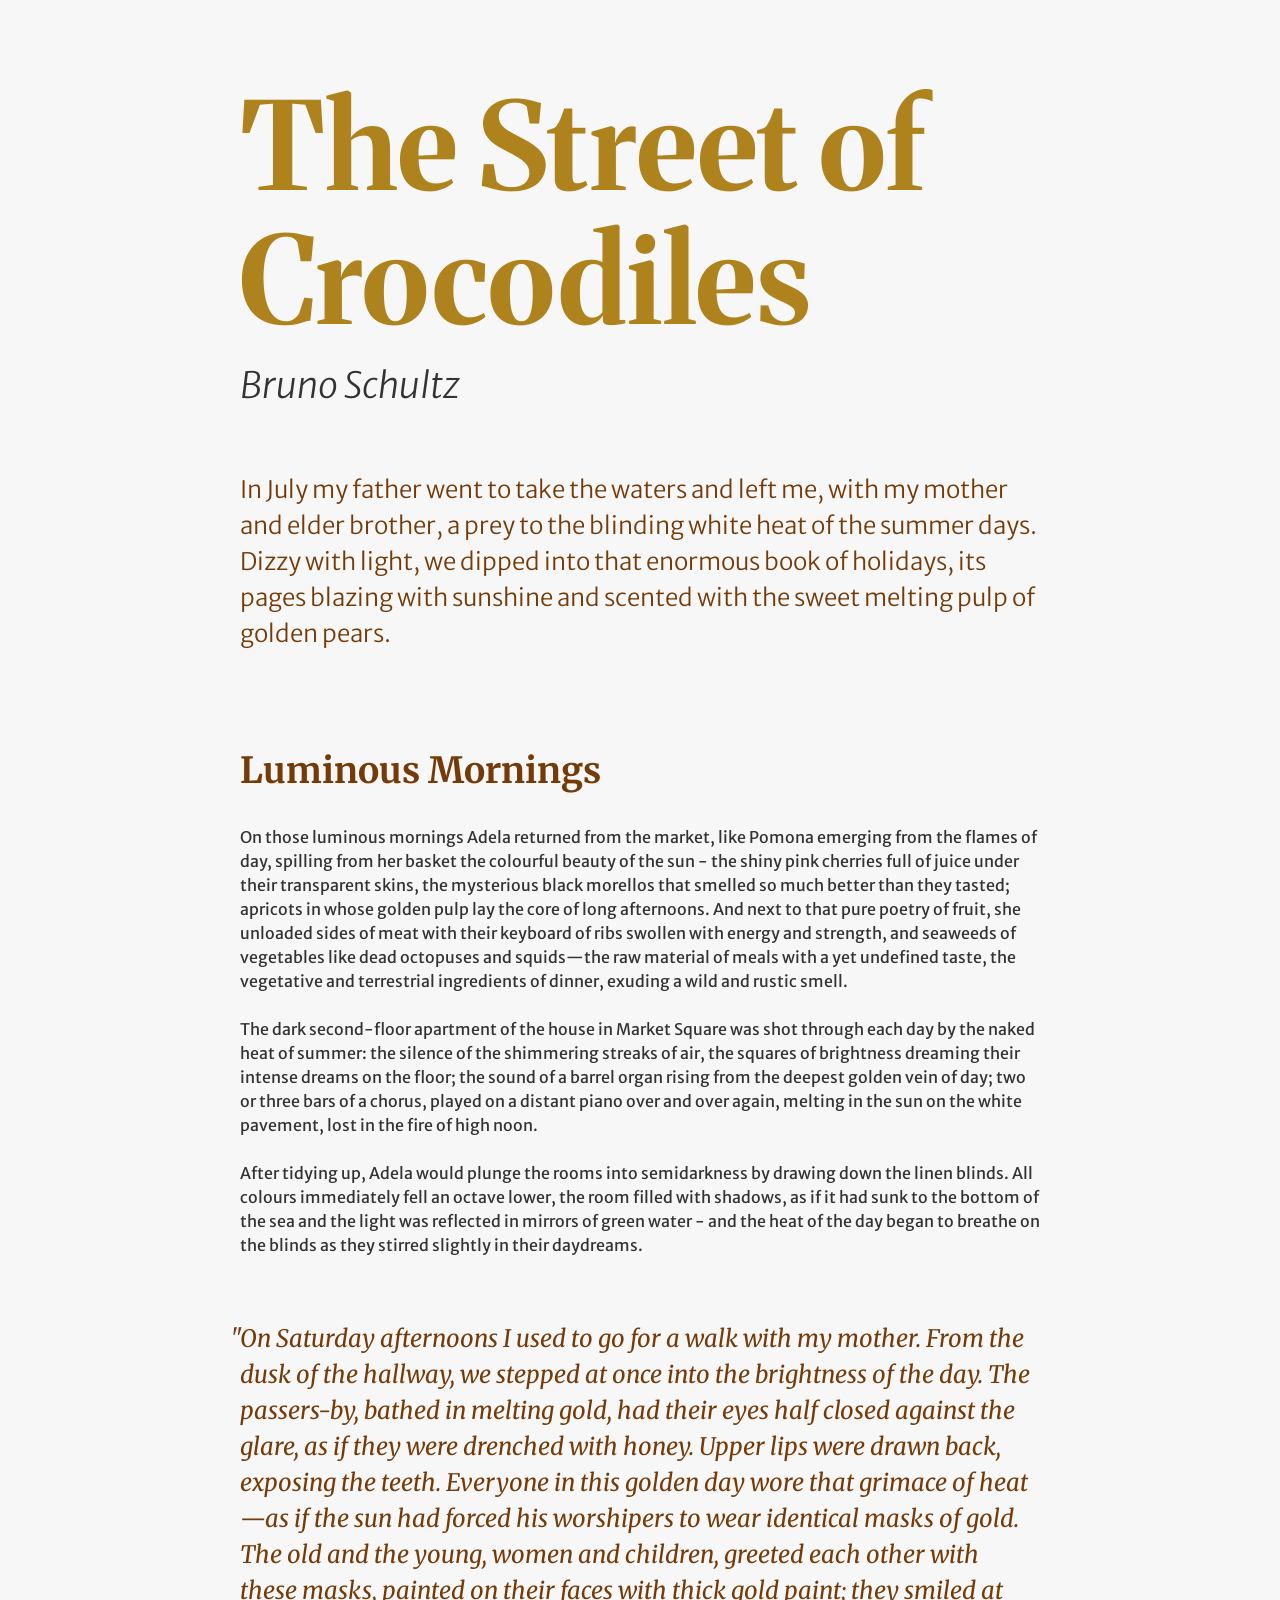
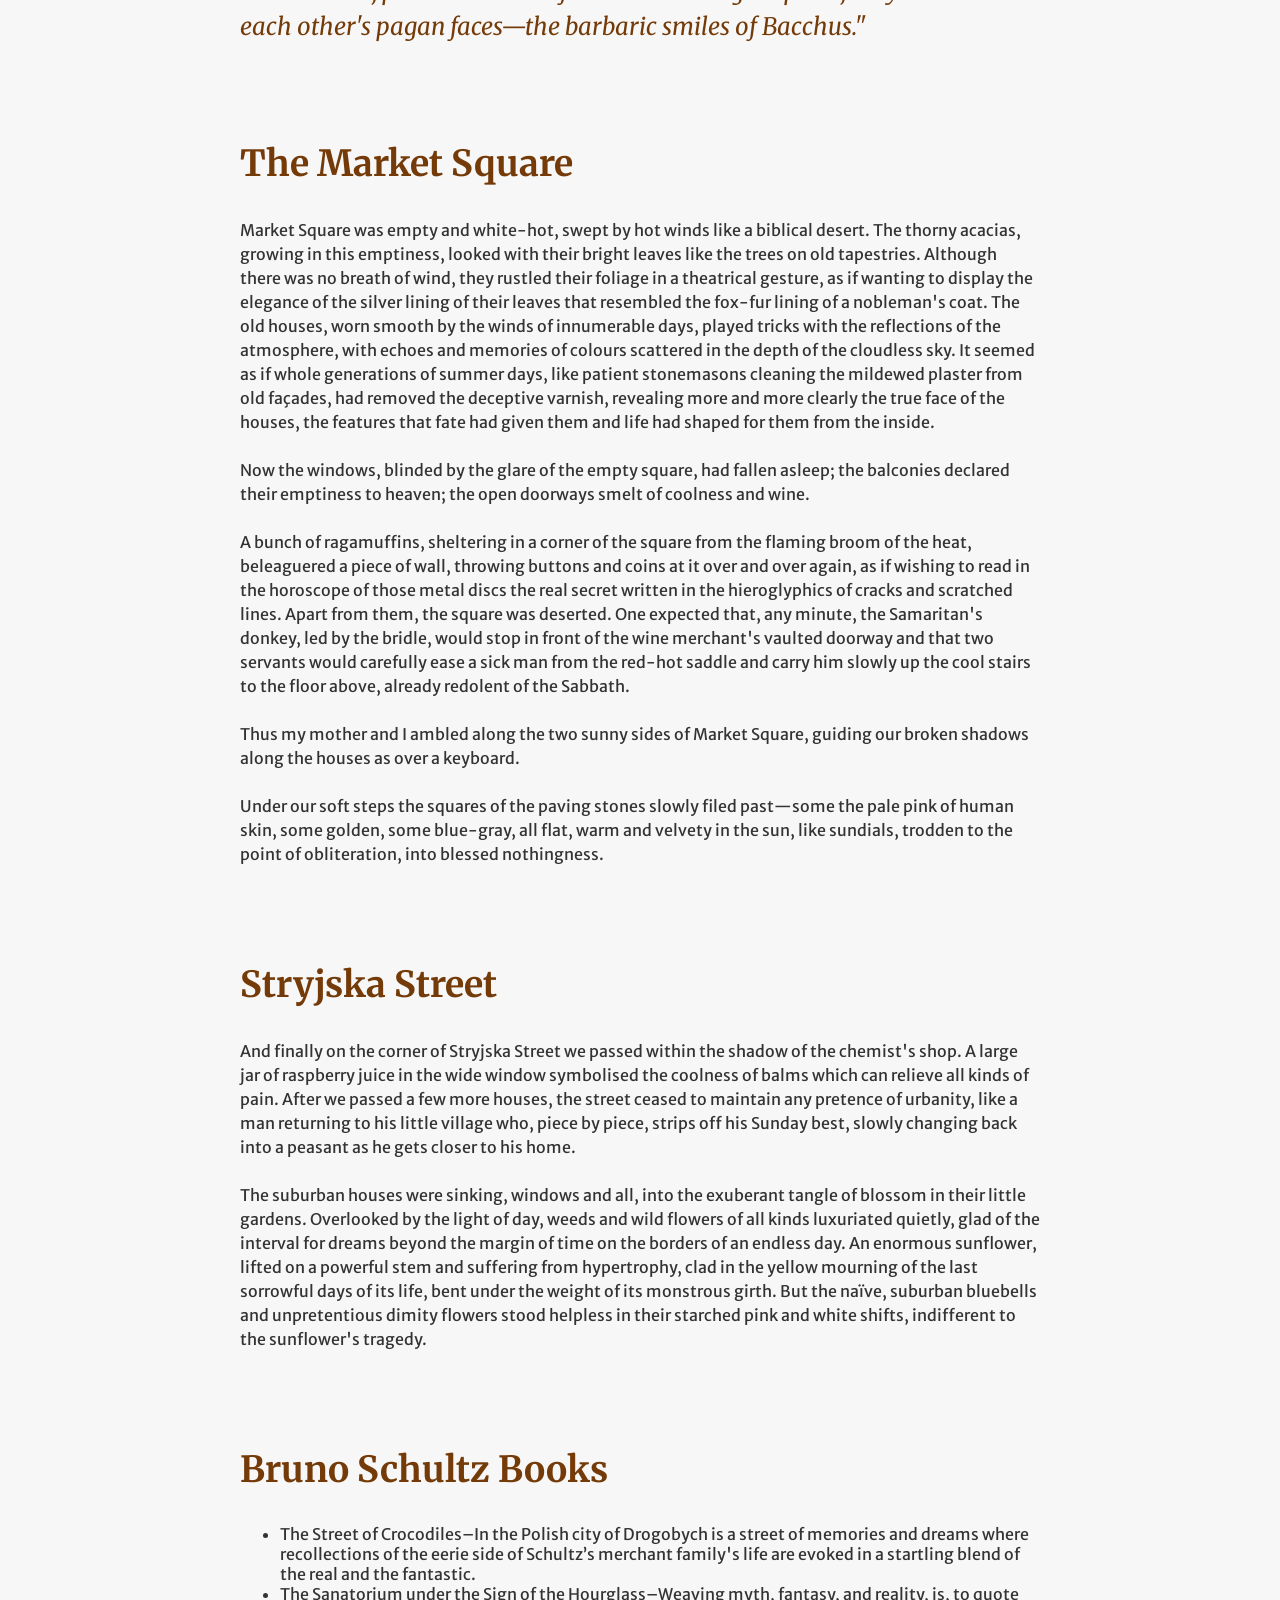
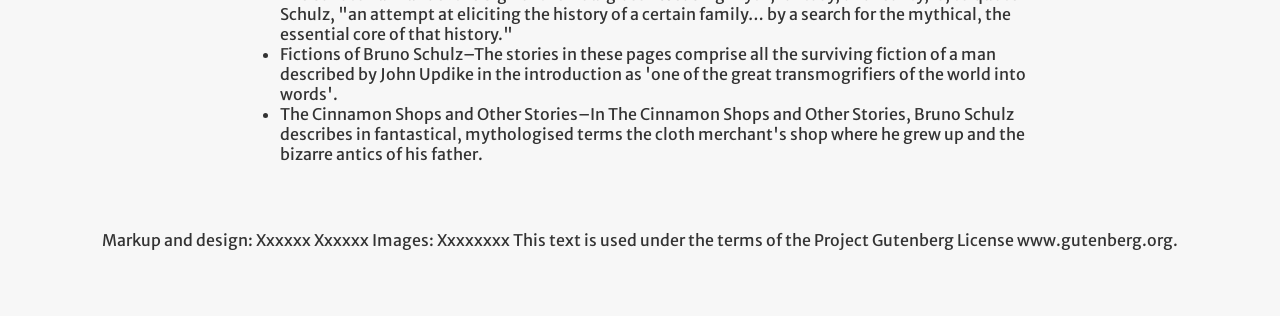
==== index-3.html @ e113d791 "Create index-3.html" ====
<!DOCTYPE html>
<html lang="en">
<head>
<meta charset="UTF-8">
  <link href="css/reset.css" type="text/css" rel="stylesheet"/>
  <link href="css/style.css" type="text/css" rel="stylesheet"/>
  <link rel="preconnect" href="https://fonts.googleapis.com">
<link rel="preconnect" href="https://fonts.gstatic.com" crossorigin>
<link href="https://fonts.googleapis.com/css2?family=Merriweather+Sans:ital,wght@0,300..800;1,300..800&family=Merriweather:ital,opsz,wght@0,18..144,300..900;1,18..144,300..900&display=swap" rel="stylesheet">
    
   <title>The Street of Crocodiles</title>
</head>
<body>
   <header>
   <h1>The Street of Crocodiles</h1>
<h2>Bruno Schultz</h2>

<p>In July my father went to take the waters and left me, with my mother and elder brother, a prey to the blinding white heat of the summer days. Dizzy with light, we dipped into that enormous book of holidays, its pages blazing with sunshine and scented with the sweet melting pulp of golden pears.</p>
</header>

<section>
   <h2>Luminous Mornings</h2>

      <p>On those luminous mornings Adela returned from the market, like Pomona emerging from the flames of day, spilling from her basket the colourful beauty of the sun - the shiny pink cherries full of juice under their transparent skins, the mysterious black morellos that smelled so much better than they tasted; apricots in whose golden pulp lay the core of long afternoons. And next to that pure poetry of fruit, she unloaded sides of meat with their keyboard of ribs swollen with energy and strength, and seaweeds of vegetables like dead octopuses and squids—the raw material of meals with a yet undefined taste, the vegetative and terrestrial ingredients of dinner, exuding a wild and rustic smell.</p>

      <p>The dark second-floor apartment of the house in Market Square was shot through each day by the naked heat of summer: the silence of the shimmering streaks of air, the squares of brightness dreaming their intense dreams on the floor; the sound of a barrel organ rising from the deepest golden vein of day; two or three bars of a chorus, played on a distant piano over and over again, melting in the sun on the white pavement, lost in the fire of high noon.</p>

      <p>After tidying up, Adela would plunge the rooms into semidarkness by drawing down the linen blinds. All colours immediately fell an octave lower, the room filled with shadows, as if it had sunk to the bottom of the sea and the light was reflected in mirrors of green water - and the heat of the day began to breathe on the blinds as they stirred slightly in their daydreams.</p>

      <blockquote>
         <p>"On Saturday afternoons I used to go for a walk with my mother. From the dusk of the hallway, we stepped at once into the brightness of the day. The passers-by, bathed in melting gold, had their eyes half closed against the glare, as if they were drenched with honey. Upper lips were drawn back, exposing the teeth. Everyone in this golden day wore that grimace of heat—as if the sun had forced his worshipers to wear identical masks of gold. The old and the young, women and children, greeted each other with these masks, painted on their faces with thick gold paint; they smiled at each other's pagan faces—the barbaric smiles of Bacchus."</p>
   </blockquote>
</section>

<section>
   <h2>The Market Square</h2>

      <p>Market Square was empty and white-hot, swept by hot winds like a biblical desert. The thorny acacias, growing in this emptiness, looked with their bright leaves like the trees on old tapestries. Although there was no breath of wind, they rustled their foliage in a theatrical gesture, as if wanting to display the elegance of the silver lining of their leaves that resembled the fox-fur lining of a nobleman's coat. The old houses, worn smooth by the winds of innumerable days, played tricks with the reflections of the atmosphere, with echoes and memories of colours scattered in the depth of the cloudless sky. It seemed as if whole generations of summer days, like patient stonemasons cleaning the mildewed plaster from old façades, had removed the deceptive varnish, revealing more and more clearly the true face of the houses, the features that fate had given them and life had shaped for them from the inside.</p>

<p>Now the windows, blinded by the glare of the empty square, had fallen asleep; the balconies declared their emptiness to heaven; the open doorways smelt of coolness and wine.</p>

<p>A bunch of ragamuffins, sheltering in a corner of the square from the flaming broom of the heat, beleaguered a piece of wall, throwing buttons and coins at it over and over again, as if wishing to read in the horoscope of those metal discs the real secret written in the hieroglyphics of cracks and scratched lines. Apart from them, the square was deserted. One expected that, any minute, the Samaritan's donkey, led by the bridle, would stop in front of the wine merchant's vaulted doorway and that two servants would carefully ease a sick man from the red-hot saddle and carry him slowly up the cool stairs to the floor above, already redolent of the Sabbath.</p>

<p>Thus my mother and I ambled along the two sunny sides of Market Square, guiding our broken shadows along the houses as over a keyboard.</p>

<p>Under our soft steps the squares of the paving stones slowly filed past—some the pale pink of human skin, some golden, some blue-gray, all flat, warm and velvety in the sun, like sundials, trodden to the point of obliteration, into blessed nothingness.</p>
</section>

<section>
<h2>Stryjska Street</h2>

<p>And finally on the corner of Stryjska Street we passed within the shadow of the chemist's shop. A large jar of raspberry juice in the wide window symbolised the coolness of balms which can relieve all kinds of pain. After we passed a few more houses, the street ceased to maintain any pretence of urbanity, like a man returning to his little village who, piece by piece, strips off his Sunday best, slowly changing back into a peasant as he gets closer to his home.</p>

<p>The suburban houses were sinking, windows and all, into the exuberant tangle of blossom in their little gardens. Overlooked by the light of day, weeds and wild flowers of all kinds luxuriated quietly, glad of the interval for dreams beyond the margin of time on the borders of an endless day. An enormous sunflower, lifted on a powerful stem and suffering from hypertrophy, clad in the yellow mourning of the last sorrowful days of its life, bent under the weight of its monstrous girth. But the naïve, suburban bluebells and unpretentious dimity flowers stood helpless in their starched pink and white shifts, indifferent to the sunflower's tragedy.</p>
</section>

<section>
<h2>Bruno Schultz Books</h2>
<ul>
<li>The Street of Crocodiles–In the Polish city of Drogobych is a street of memories and dreams where recollections of the eerie side of Schultz’s merchant family's life are evoked in a startling blend of the real and the fantastic.</li>
<li>The Sanatorium under the Sign of the Hourglass–Weaving myth, fantasy, and reality,  is, to quote Schulz, "an attempt at eliciting the history of a certain family… by a search for the mythical, the essential core of that history."</li>
<li>Fictions of Bruno Schulz–The stories in these pages comprise all the surviving fiction of a man described by John Updike in the introduction as 'one of the great transmogrifiers of the world into words'.</li>
<li>The Cinnamon Shops and Other Stories–In The Cinnamon Shops and Other Stories, Bruno Schulz describes in fantastical, mythologised terms the cloth merchant's shop where he grew up and the bizarre antics of his father.</li>
</ul>
</section>

<footer>
<p>Markup and design: Xxxxxx Xxxxxx
Images: Xxxxxxxx 
This text is used under the terms of the Project Gutenberg License www.gutenberg.org.</p>
</footer>
</body>
</html>
---- css/style.css ----
body {
    background: #f7f7f7;
    color: #333333;
    font-family: "Merriweather Sans", sans-serif;}

section, header {
    width: 80%;
    max-width: 800px;
    margin: auto;}

/* Typography */

h1, h2 {
    font-family: "Merriweather", serif;}

h1, h2, blockquote {
  color: #743B09;}

h1 {font-size: 7.594rem;
    line-height: 1.1;
    color: #AE821C;
   margin: 5rem 0 1rem 0;}

h2 {font-size: 2.250rem;
    margin: 6rem 0 2rem 0;}

header h2 {
    font-family: "Merriweather Sans", sans-serif;
    font-weight: 300;
    color: #333333;
    font-style: oblique;
    margin: 1rem 0 4rem 0;} 

header p 
    {font-family: "Merriweather Sans", sans-serif;
    font-size: 1.5rem;
    font-weight: 300;
    color: #743B09;}

p, blockquote {
    margin-bottom: 1.5rem;
    line-height: 1.5}

blockquote {
    font-family: "Merriweather", serif;
    line-height: 1.6;
    font-style: italic;
    font-size: 1.5rem;
    hanging-punctuation: first;
    text-indent: -0.6rem;
    margin: 4rem 0 2rem 0;
    } 

footer {
    text-align: center;
    margin: 4rem 0;
}
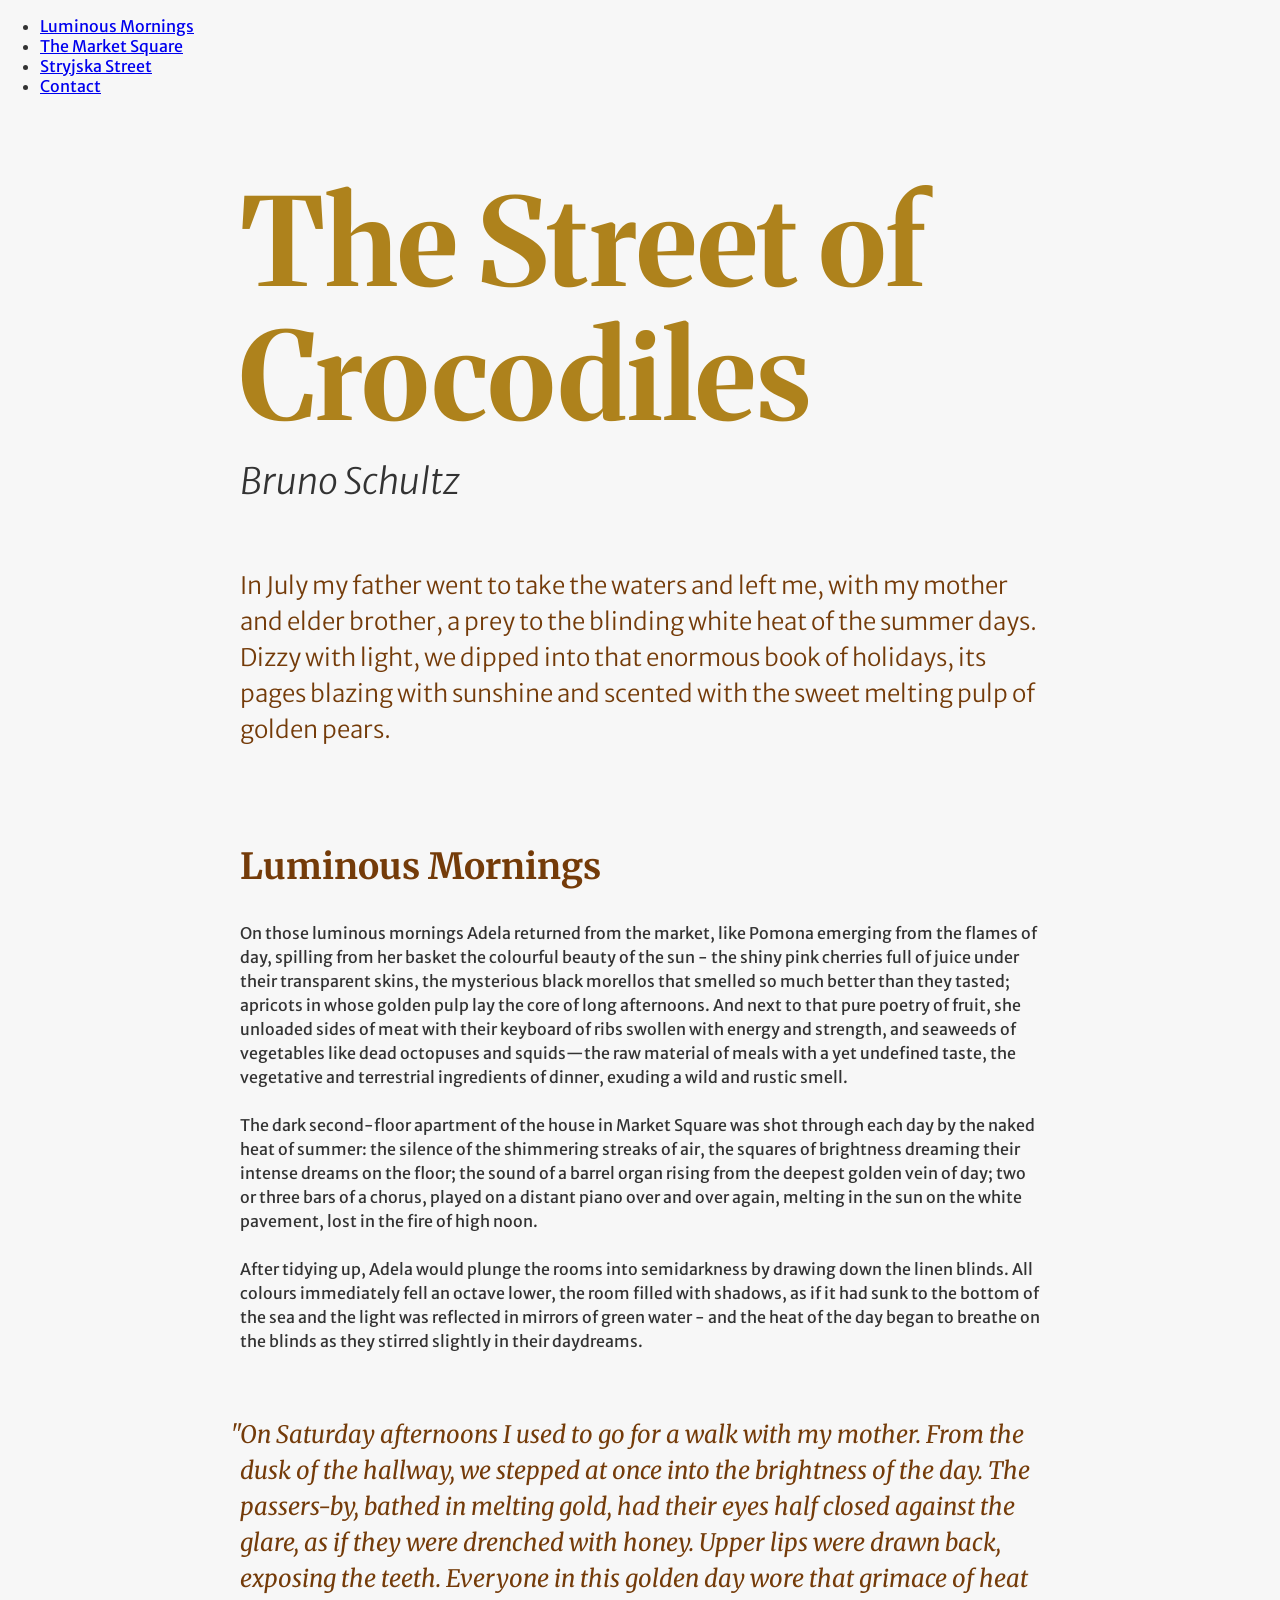
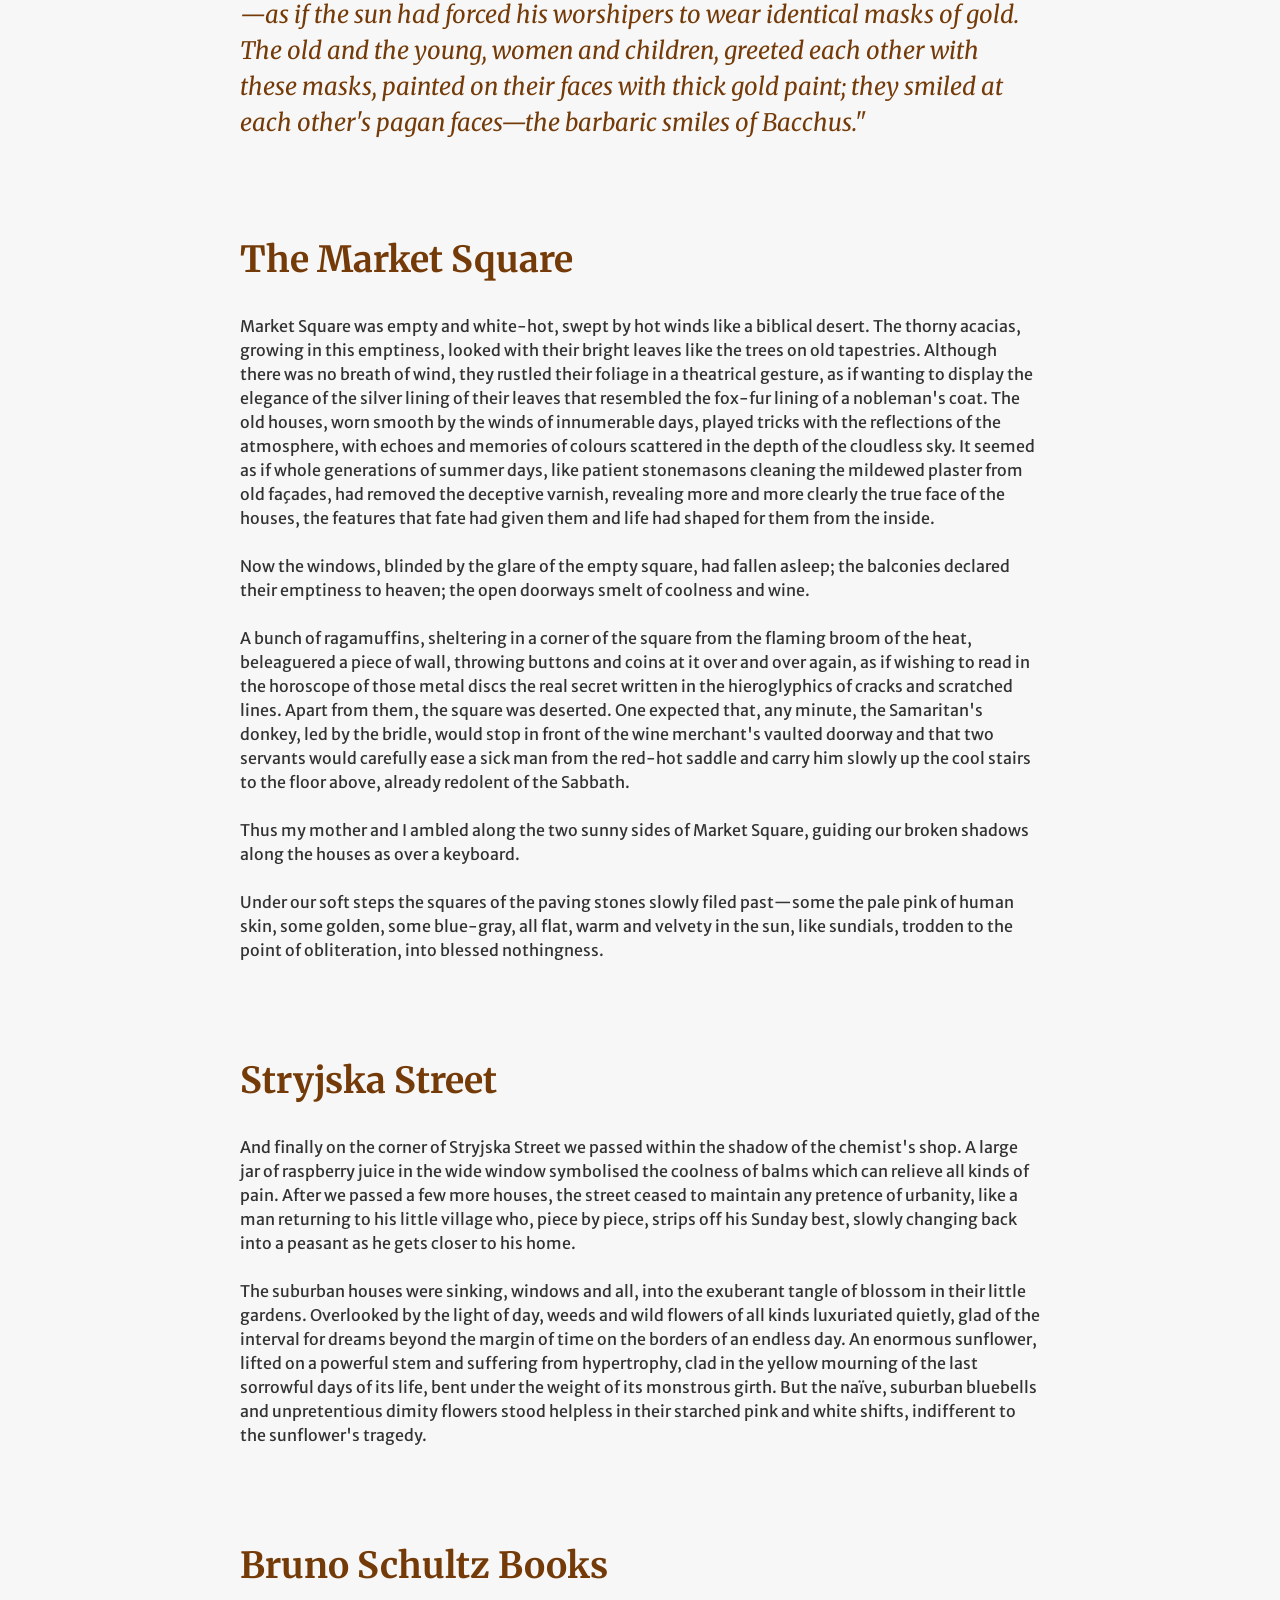
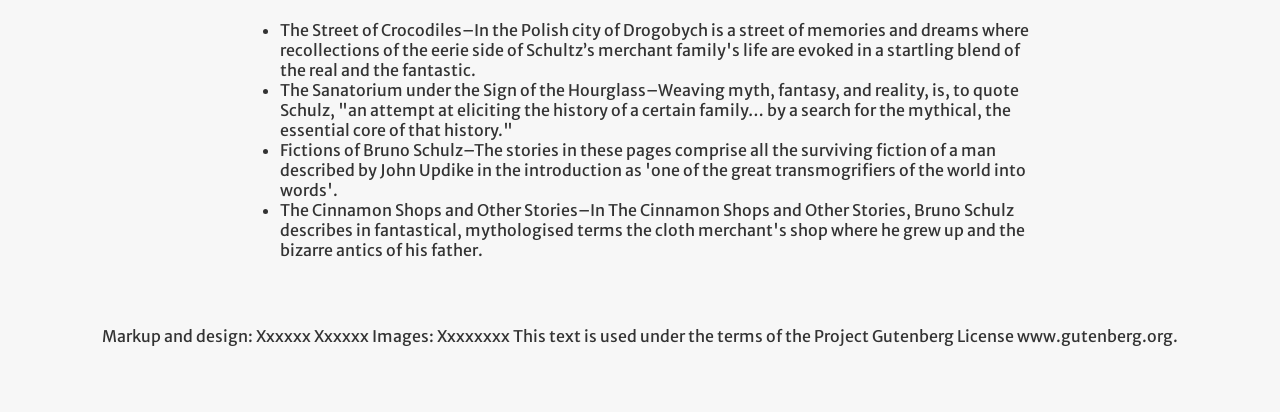
==== commit 8547f396: "Update index-3.html" ====
--- a/index-3.html
+++ b/index-3.html
@@ -7,7 +7,17 @@
   <link rel="preconnect" href="https://fonts.googleapis.com">
 <link rel="preconnect" href="https://fonts.gstatic.com" crossorigin>
 <link href="https://fonts.googleapis.com/css2?family=Merriweather+Sans:ital,wght@0,300..800;1,300..800&family=Merriweather:ital,opsz,wght@0,18..144,300..900;1,18..144,300..900&display=swap" rel="stylesheet">
-    
+   
+<body>
+   <nav>
+      <ul>
+         <li><a href="#mornings">Luminous Mornings</a></li>
+         <li><a href="#market">The Market Square</a></li>
+         <li><a href="#street">Stryjska Street</a></li>
+         <li><a href="#contact">Contact</a></li>
+      </ul>
+   </nav>
+</body>
    <title>The Street of Crocodiles</title>
 </head>
 <body>
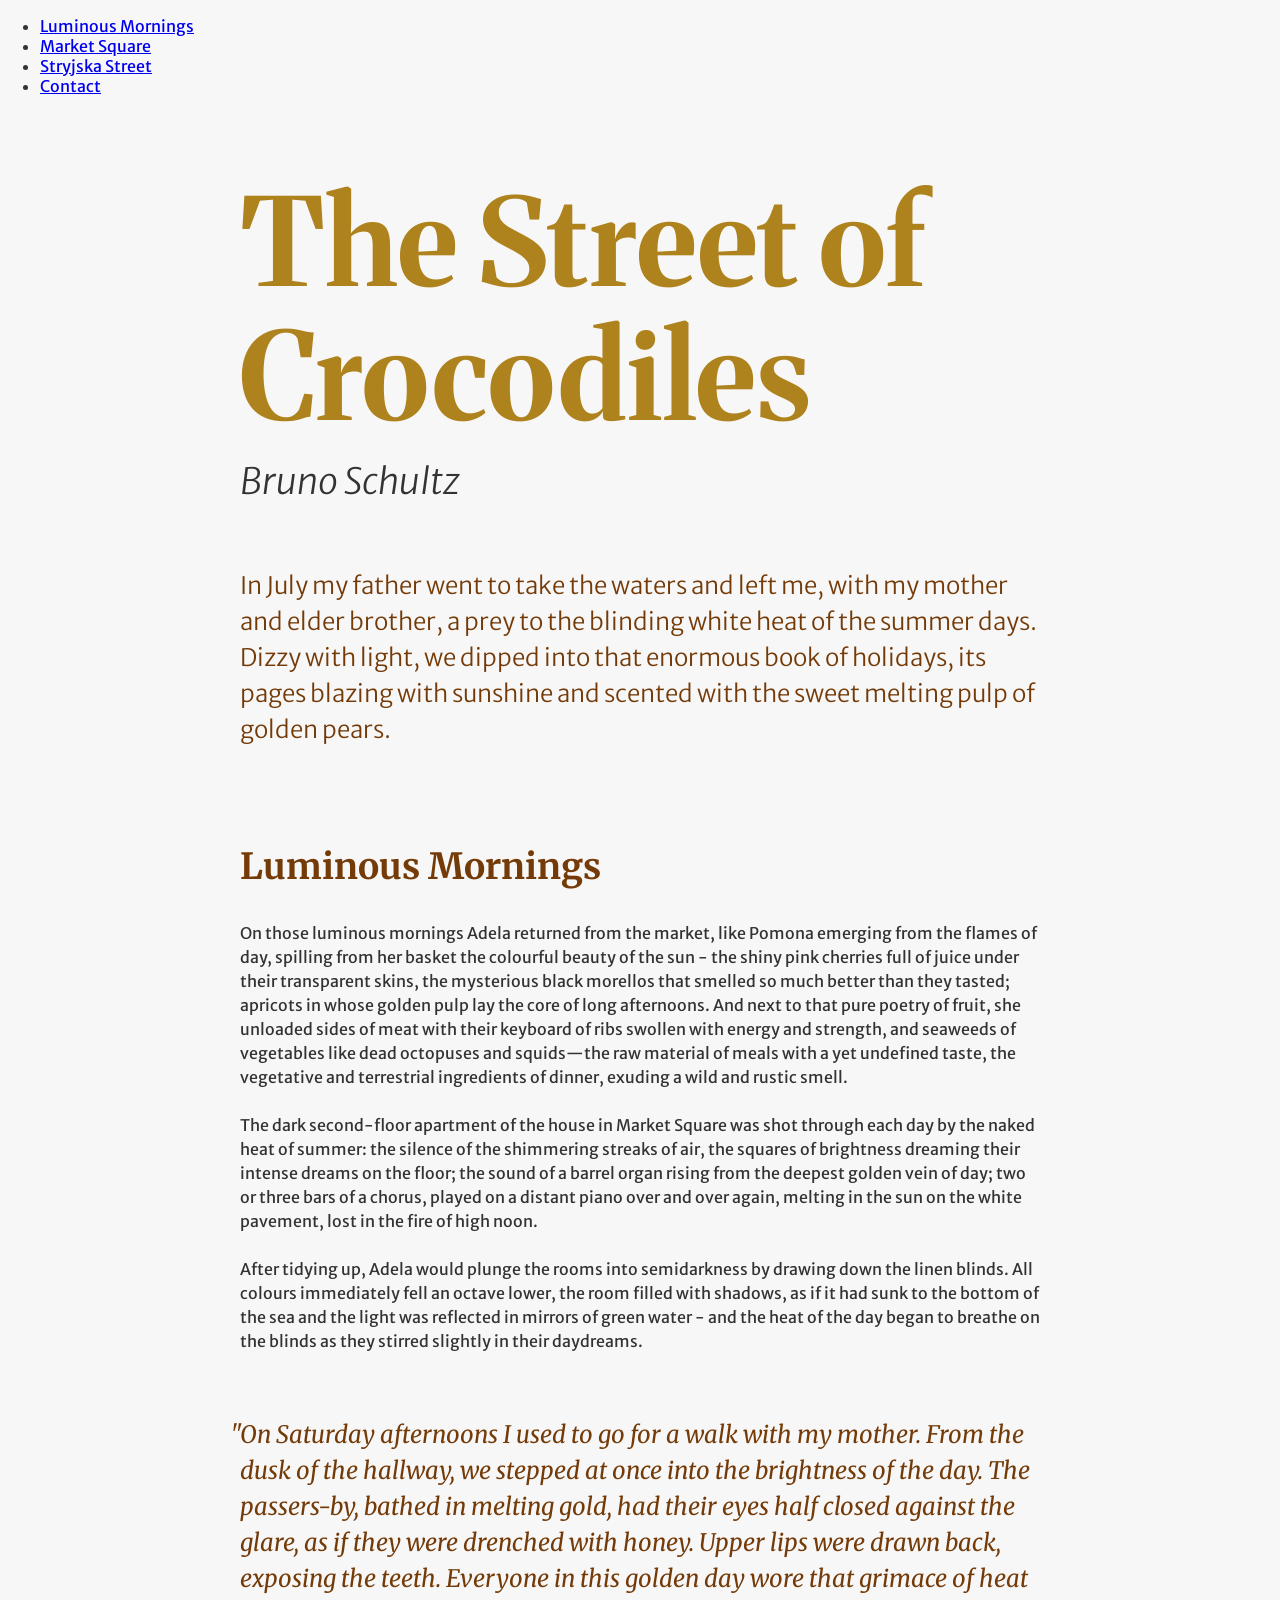
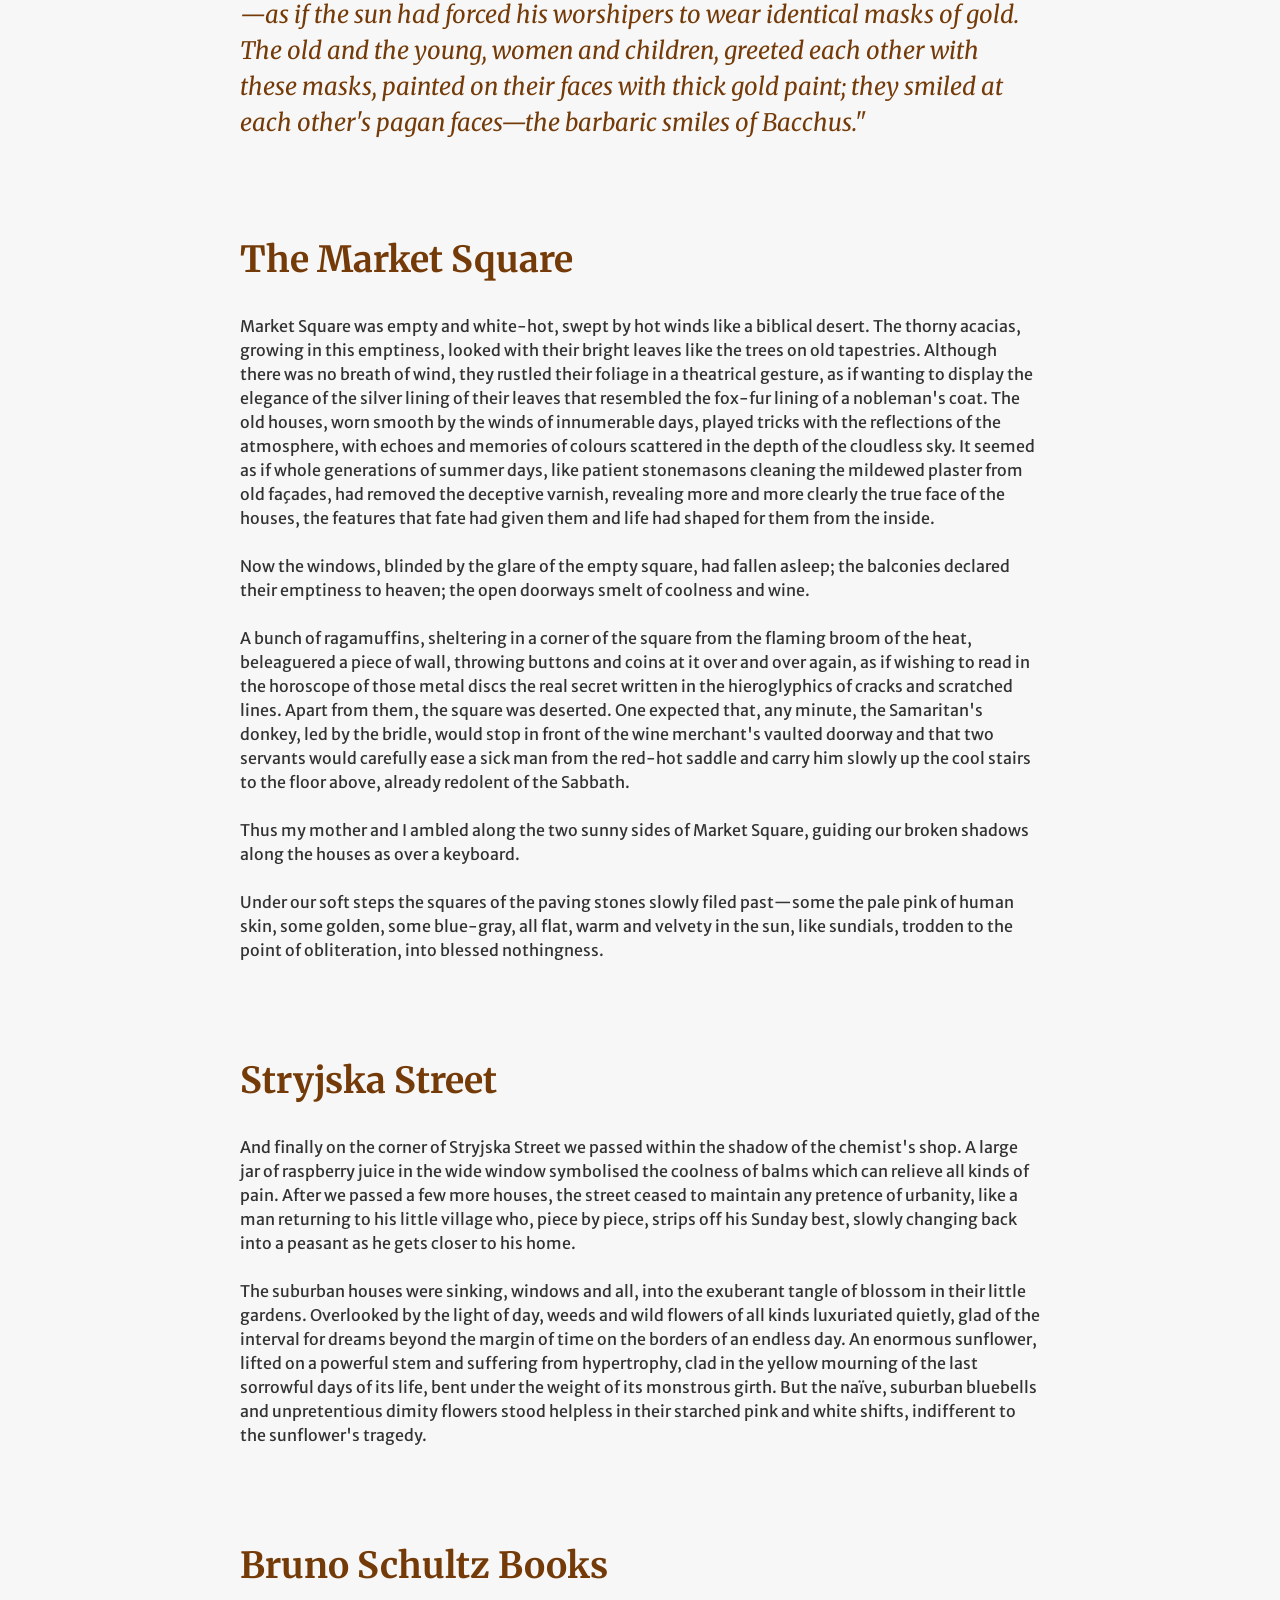
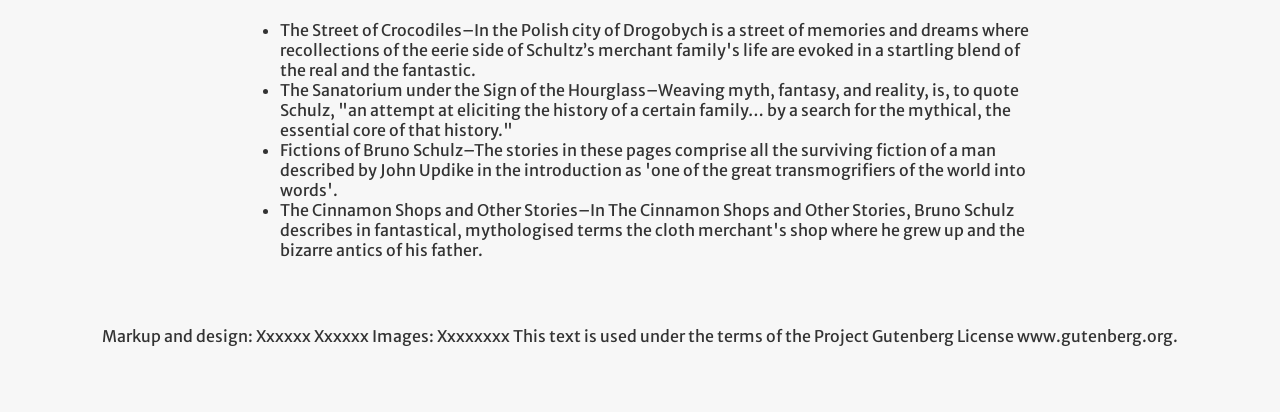
==== commit 9b8db543: "Update index-3.html" ====
--- a/index-3.html
+++ b/index-3.html
@@ -12,7 +12,7 @@
    <nav>
       <ul>
          <li><a href="#mornings">Luminous Mornings</a></li>
-         <li><a href="#market">The Market Square</a></li>
+         <li><a href="#market">Market Square</a></li>
          <li><a href="#street">Stryjska Street</a></li>
          <li><a href="#contact">Contact</a></li>
       </ul>
@@ -29,7 +29,7 @@
 </header>
 
 <section>
-   <h2>Luminous Mornings</h2>
+   <h2 id="mornings">Luminous Mornings</h2>
 
       <p>On those luminous mornings Adela returned from the market, like Pomona emerging from the flames of day, spilling from her basket the colourful beauty of the sun - the shiny pink cherries full of juice under their transparent skins, the mysterious black morellos that smelled so much better than they tasted; apricots in whose golden pulp lay the core of long afternoons. And next to that pure poetry of fruit, she unloaded sides of meat with their keyboard of ribs swollen with energy and strength, and seaweeds of vegetables like dead octopuses and squids—the raw material of meals with a yet undefined taste, the vegetative and terrestrial ingredients of dinner, exuding a wild and rustic smell.</p>
 
@@ -43,7 +43,7 @@
 </section>
 
 <section>
-   <h2>The Market Square</h2>
+   <h2 id="market">The Market Square</h2>
 
       <p>Market Square was empty and white-hot, swept by hot winds like a biblical desert. The thorny acacias, growing in this emptiness, looked with their bright leaves like the trees on old tapestries. Although there was no breath of wind, they rustled their foliage in a theatrical gesture, as if wanting to display the elegance of the silver lining of their leaves that resembled the fox-fur lining of a nobleman's coat. The old houses, worn smooth by the winds of innumerable days, played tricks with the reflections of the atmosphere, with echoes and memories of colours scattered in the depth of the cloudless sky. It seemed as if whole generations of summer days, like patient stonemasons cleaning the mildewed plaster from old façades, had removed the deceptive varnish, revealing more and more clearly the true face of the houses, the features that fate had given them and life had shaped for them from the inside.</p>
 
@@ -57,7 +57,7 @@
 </section>
 
 <section>
-<h2>Stryjska Street</h2>
+   <h2 id="street">Stryjska Street</h2>
 
 <p>And finally on the corner of Stryjska Street we passed within the shadow of the chemist's shop. A large jar of raspberry juice in the wide window symbolised the coolness of balms which can relieve all kinds of pain. After we passed a few more houses, the street ceased to maintain any pretence of urbanity, like a man returning to his little village who, piece by piece, strips off his Sunday best, slowly changing back into a peasant as he gets closer to his home.</p>
 
@@ -74,7 +74,7 @@
 </ul>
 </section>
 
-<footer>
+<footer id="contact">
 <p>Markup and design: Xxxxxx Xxxxxx
 Images: Xxxxxxxx 
 This text is used under the terms of the Project Gutenberg License www.gutenberg.org.</p>
